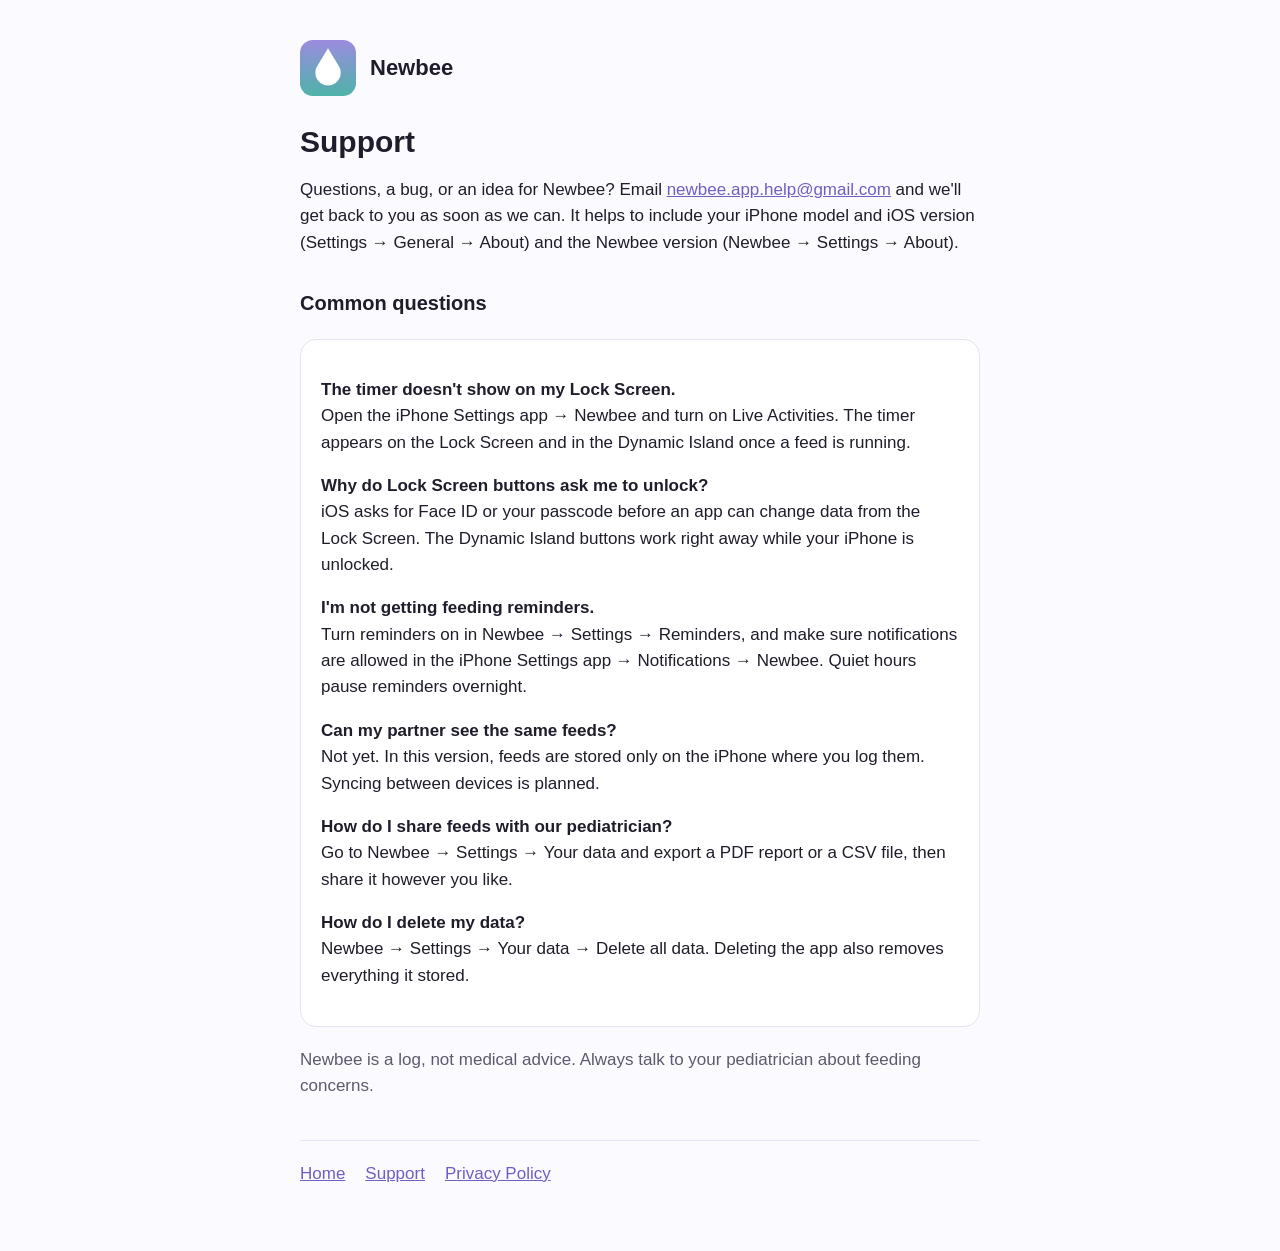
==== site/support.html @ 630b4fd1 "Add App Store screenshots, privacy and support site, cleaned-up icon and submission checklist - Scre" ====
<!doctype html>
<html lang="en">
<head>
<meta charset="utf-8">
<meta name="viewport" content="width=device-width, initial-scale=1">
<title>Newbee Support</title>
<link rel="stylesheet" href="style.css">
<link rel="icon" href="icon.png">
</head>
<body>
<main>
<header><img src="icon.png" alt=""><a href="./">Newbee</a></header>
<h1>Support</h1>
<p>Questions, a bug, or an idea for Newbee? Email <a href="mailto:newbee.app.help@gmail.com">newbee.app.help@gmail.com</a> and we'll get back to you as soon as we can. It helps to include your iPhone model and iOS version (Settings → General → About) and the Newbee version (Newbee → Settings → About).</p>

<h2>Common questions</h2>
<div class="card">
<p><strong>The timer doesn't show on my Lock Screen.</strong><br>
Open the iPhone Settings app → Newbee and turn on Live Activities. The timer appears on the Lock Screen and in the Dynamic Island once a feed is running.</p>
<p><strong>Why do Lock Screen buttons ask me to unlock?</strong><br>
iOS asks for Face ID or your passcode before an app can change data from the Lock Screen. The Dynamic Island buttons work right away while your iPhone is unlocked.</p>
<p><strong>I'm not getting feeding reminders.</strong><br>
Turn reminders on in Newbee → Settings → Reminders, and make sure notifications are allowed in the iPhone Settings app → Notifications → Newbee. Quiet hours pause reminders overnight.</p>
<p><strong>Can my partner see the same feeds?</strong><br>
Not yet. In this version, feeds are stored only on the iPhone where you log them. Syncing between devices is planned.</p>
<p><strong>How do I share feeds with our pediatrician?</strong><br>
Go to Newbee → Settings → Your data and export a PDF report or a CSV file, then share it however you like.</p>
<p><strong>How do I delete my data?</strong><br>
Newbee → Settings → Your data → Delete all data. Deleting the app also removes everything it stored.</p>
</div>
<p class="muted">Newbee is a log, not medical advice. Always talk to your pediatrician about feeding concerns.</p>
<nav><a href="./">Home</a><a href="support.html">Support</a><a href="privacy.html">Privacy Policy</a></nav>
</main>
</body>
</html>
---- site/style.css ----
:root {
  --bg: #fbfaff;
  --text: #1f1d2b;
  --muted: #5d5a6e;
  --accent: #6f5fc4;
  --card: #ffffff;
  --border: #e6e2f3;
  color-scheme: light dark;
}
@media (prefers-color-scheme: dark) {
  :root {
    --bg: #14131b;
    --text: #f1eff8;
    --muted: #b3afc4;
    --accent: #b3a8f0;
    --card: #1e1c28;
    --border: #2f2c3d;
  }
}
* { box-sizing: border-box; }
body {
  margin: 0;
  background: var(--bg);
  color: var(--text);
  font: 17px/1.55 -apple-system, BlinkMacSystemFont, "Segoe UI", Roboto, Helvetica, Arial, sans-serif;
}
main { max-width: 720px; margin: 0 auto; padding: 40px 20px 64px; }
header { display: flex; align-items: center; gap: 14px; margin-bottom: 28px; }
header img { width: 56px; height: 56px; border-radius: 13px; }
header a { color: inherit; text-decoration: none; font-weight: 700; font-size: 22px; }
h1 { font-size: 30px; line-height: 1.2; margin: 0 0 8px; }
h2 { font-size: 20px; margin: 32px 0 8px; }
p, li { color: var(--text); }
.muted { color: var(--muted); }
a { color: var(--accent); }
.card { background: var(--card); border: 1px solid var(--border); border-radius: 16px; padding: 20px; margin: 20px 0; }
nav { margin-top: 40px; padding-top: 20px; border-top: 1px solid var(--border); display: flex; gap: 20px; flex-wrap: wrap; }
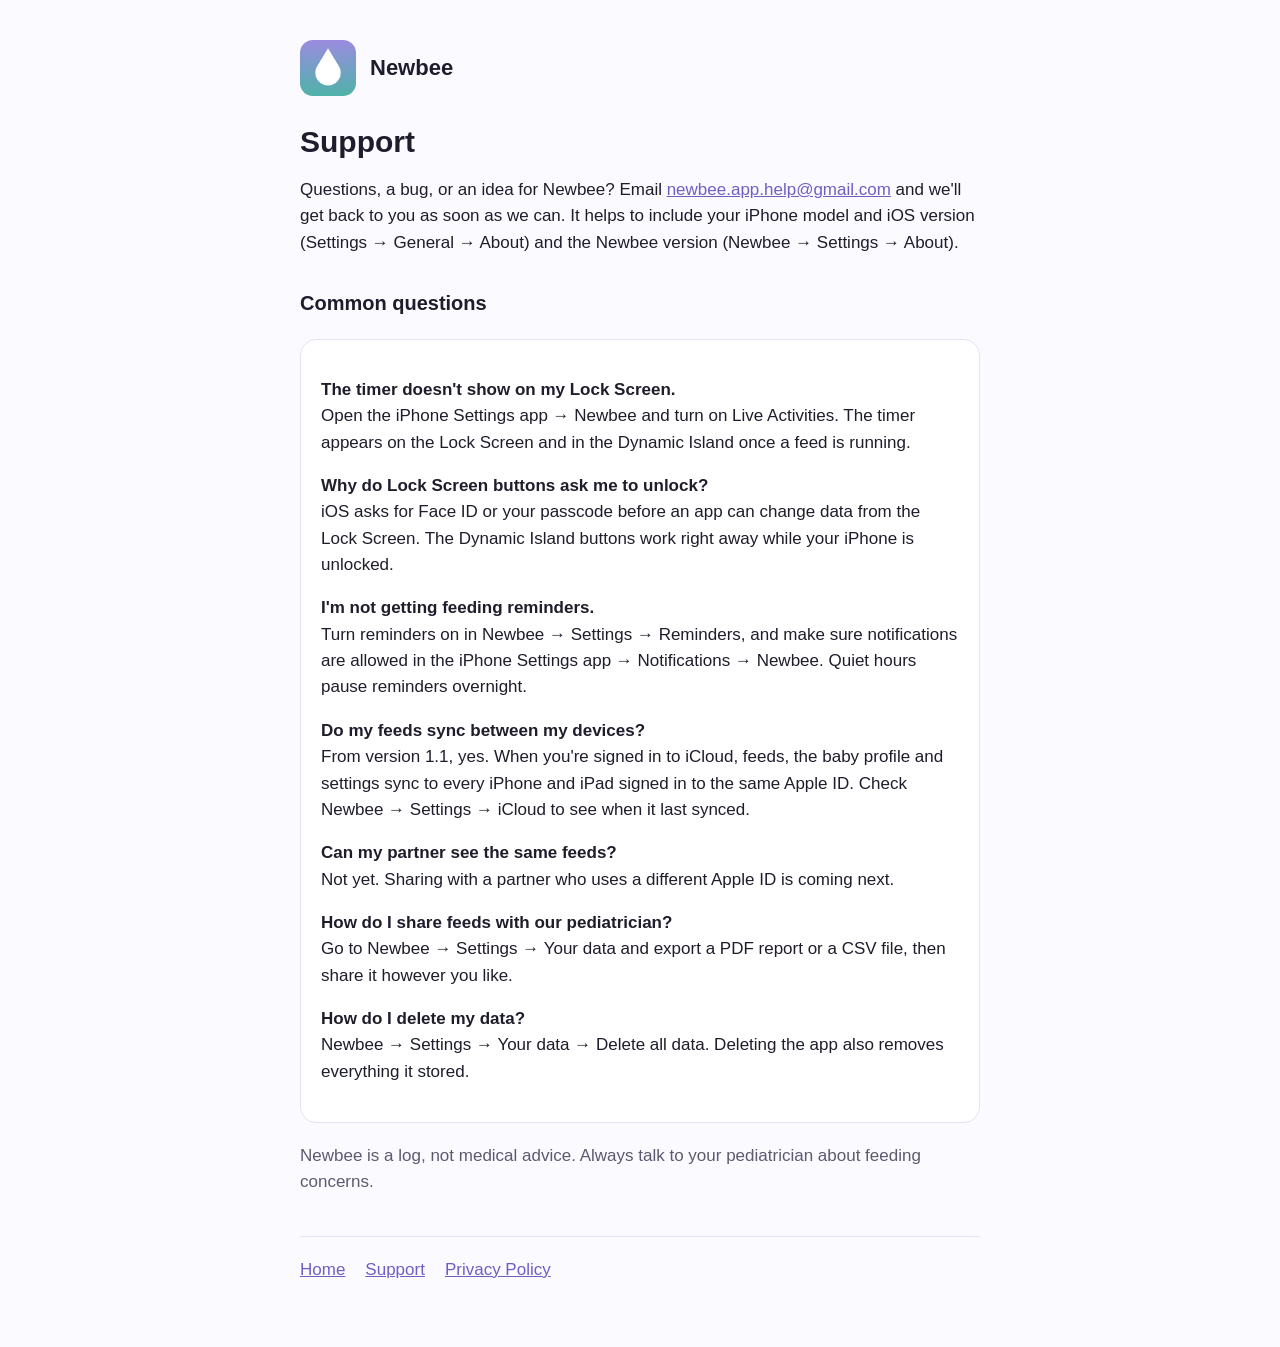
==== commit 1bb17b9e: "Add iCloud sync between devices on the same Apple ID Feeds, the baby profile (photo included) and se" ====
--- a/site/support.html
+++ b/site/support.html
@@ -21,8 +21,10 @@
 iOS asks for Face ID or your passcode before an app can change data from the Lock Screen. The Dynamic Island buttons work right away while your iPhone is unlocked.</p>
 <p><strong>I'm not getting feeding reminders.</strong><br>
 Turn reminders on in Newbee → Settings → Reminders, and make sure notifications are allowed in the iPhone Settings app → Notifications → Newbee. Quiet hours pause reminders overnight.</p>
+<p><strong>Do my feeds sync between my devices?</strong><br>
+From version 1.1, yes. When you're signed in to iCloud, feeds, the baby profile and settings sync to every iPhone and iPad signed in to the same Apple ID. Check Newbee → Settings → iCloud to see when it last synced.</p>
 <p><strong>Can my partner see the same feeds?</strong><br>
-Not yet. In this version, feeds are stored only on the iPhone where you log them. Syncing between devices is planned.</p>
+Not yet. Sharing with a partner who uses a different Apple ID is coming next.</p>
 <p><strong>How do I share feeds with our pediatrician?</strong><br>
 Go to Newbee → Settings → Your data and export a PDF report or a CSV file, then share it however you like.</p>
 <p><strong>How do I delete my data?</strong><br>
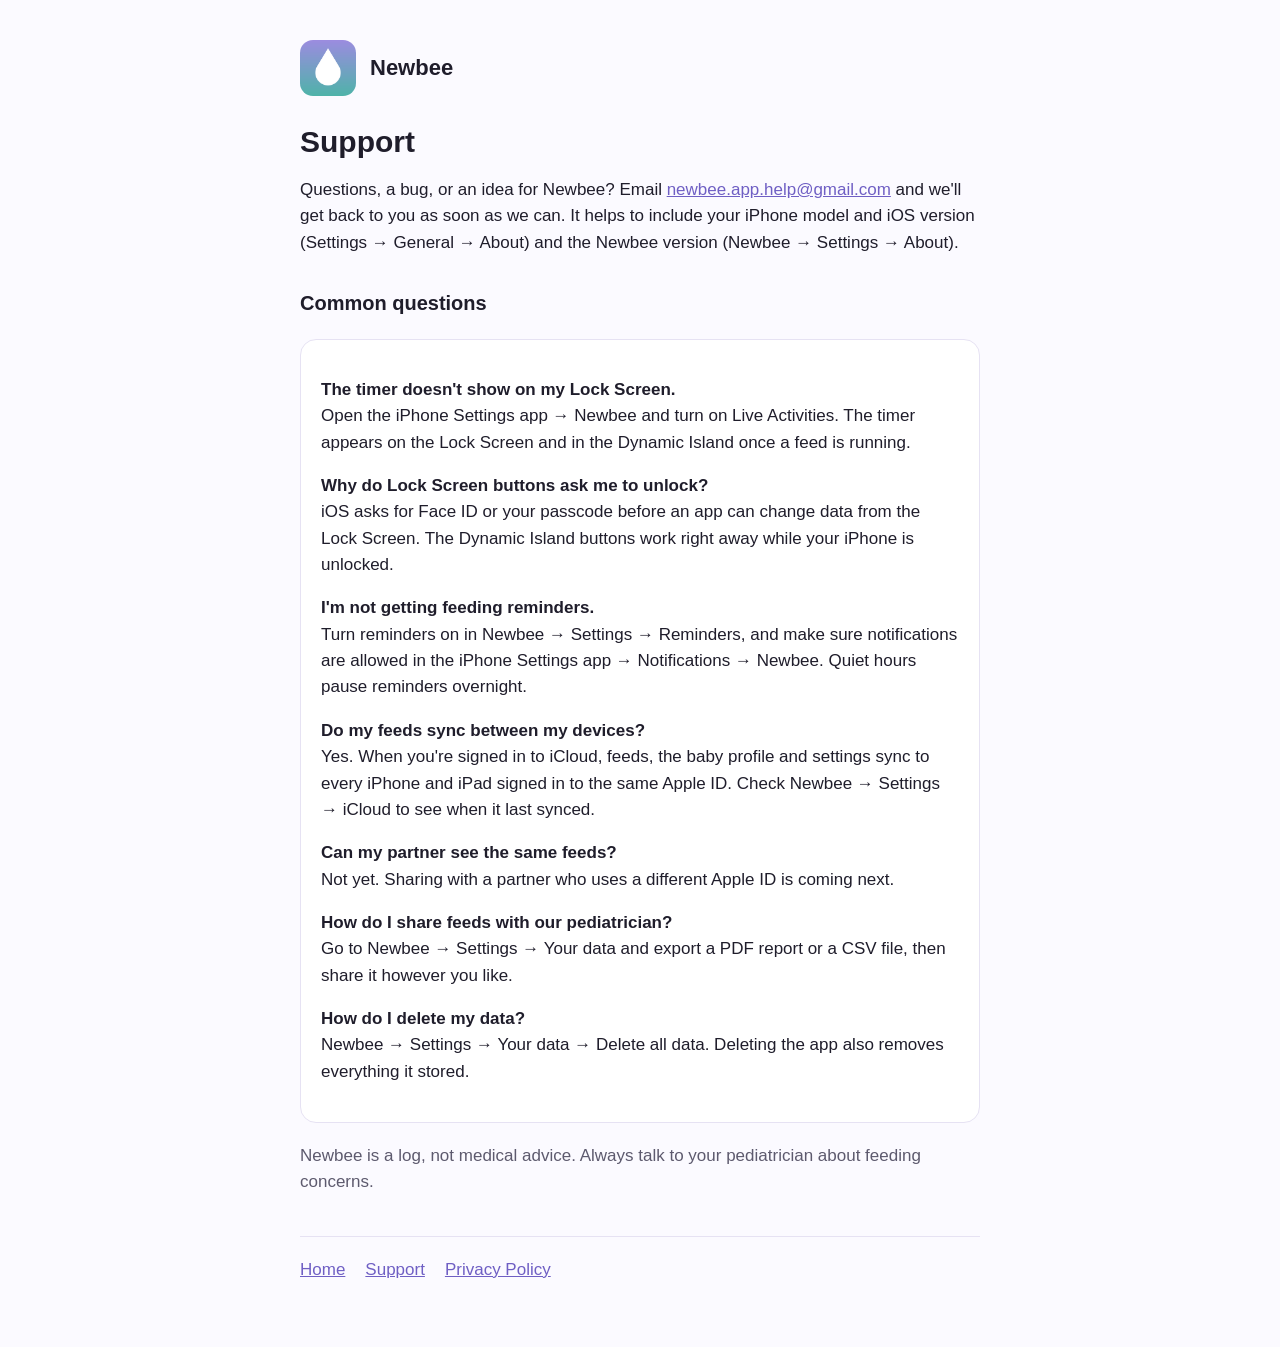
==== commit a49d4fd3: "Refresh the App Store listing to lead with the Lock Screen timer Apple rejected 1.0 under Guideline " ====
--- a/site/support.html
+++ b/site/support.html
@@ -22,7 +22,7 @@
 <p><strong>I'm not getting feeding reminders.</strong><br>
 Turn reminders on in Newbee → Settings → Reminders, and make sure notifications are allowed in the iPhone Settings app → Notifications → Newbee. Quiet hours pause reminders overnight.</p>
 <p><strong>Do my feeds sync between my devices?</strong><br>
-From version 1.1, yes. When you're signed in to iCloud, feeds, the baby profile and settings sync to every iPhone and iPad signed in to the same Apple ID. Check Newbee → Settings → iCloud to see when it last synced.</p>
+Yes. When you're signed in to iCloud, feeds, the baby profile and settings sync to every iPhone and iPad signed in to the same Apple ID. Check Newbee → Settings → iCloud to see when it last synced.</p>
 <p><strong>Can my partner see the same feeds?</strong><br>
 Not yet. Sharing with a partner who uses a different Apple ID is coming next.</p>
 <p><strong>How do I share feeds with our pediatrician?</strong><br>
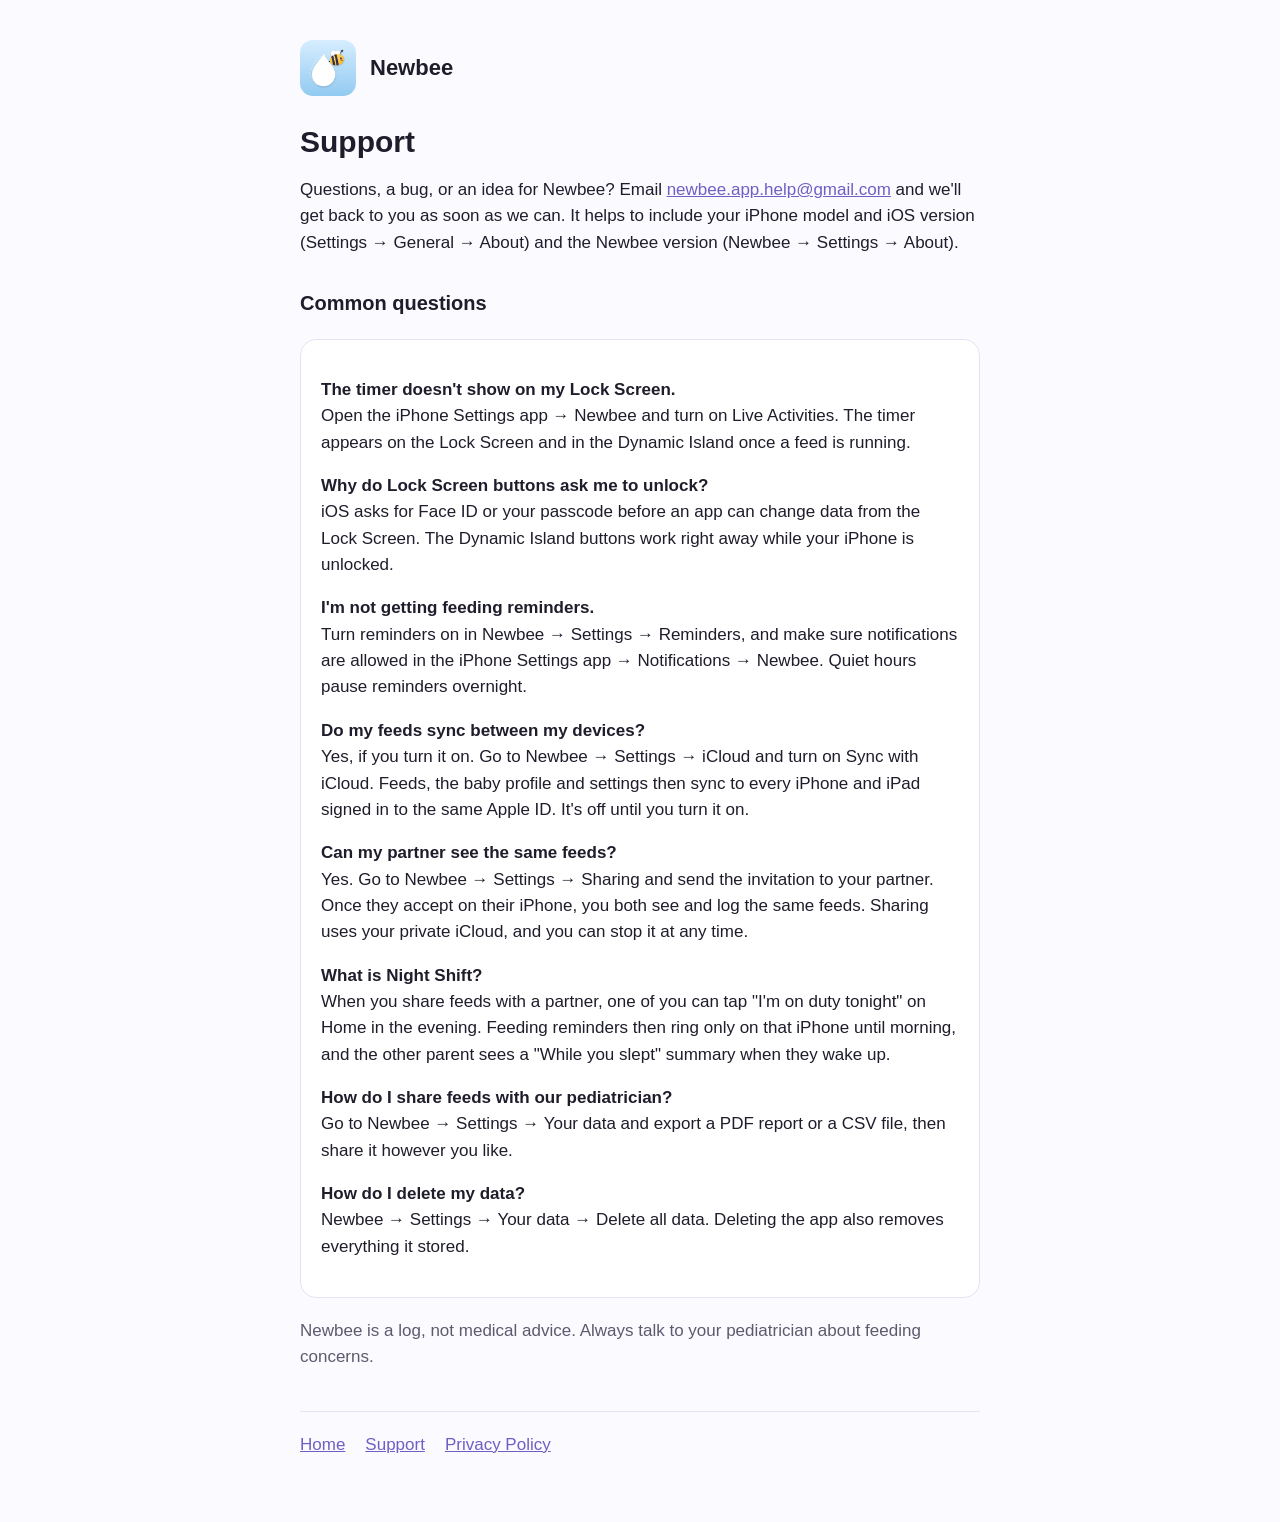
==== commit dd17a735: "Resubmission checklist, review notes and listing for sharing and Night Shift Replaces the first-subm" ====
--- a/site/support.html
+++ b/site/support.html
@@ -22,9 +22,11 @@
 <p><strong>I'm not getting feeding reminders.</strong><br>
 Turn reminders on in Newbee → Settings → Reminders, and make sure notifications are allowed in the iPhone Settings app → Notifications → Newbee. Quiet hours pause reminders overnight.</p>
 <p><strong>Do my feeds sync between my devices?</strong><br>
-Yes. When you're signed in to iCloud, feeds, the baby profile and settings sync to every iPhone and iPad signed in to the same Apple ID. Check Newbee → Settings → iCloud to see when it last synced.</p>
+Yes, if you turn it on. Go to Newbee → Settings → iCloud and turn on Sync with iCloud. Feeds, the baby profile and settings then sync to every iPhone and iPad signed in to the same Apple ID. It's off until you turn it on.</p>
 <p><strong>Can my partner see the same feeds?</strong><br>
-Not yet. Sharing with a partner who uses a different Apple ID is coming next.</p>
+Yes. Go to Newbee → Settings → Sharing and send the invitation to your partner. Once they accept on their iPhone, you both see and log the same feeds. Sharing uses your private iCloud, and you can stop it at any time.</p>
+<p><strong>What is Night Shift?</strong><br>
+When you share feeds with a partner, one of you can tap "I'm on duty tonight" on Home in the evening. Feeding reminders then ring only on that iPhone until morning, and the other parent sees a "While you slept" summary when they wake up.</p>
 <p><strong>How do I share feeds with our pediatrician?</strong><br>
 Go to Newbee → Settings → Your data and export a PDF report or a CSV file, then share it however you like.</p>
 <p><strong>How do I delete my data?</strong><br>
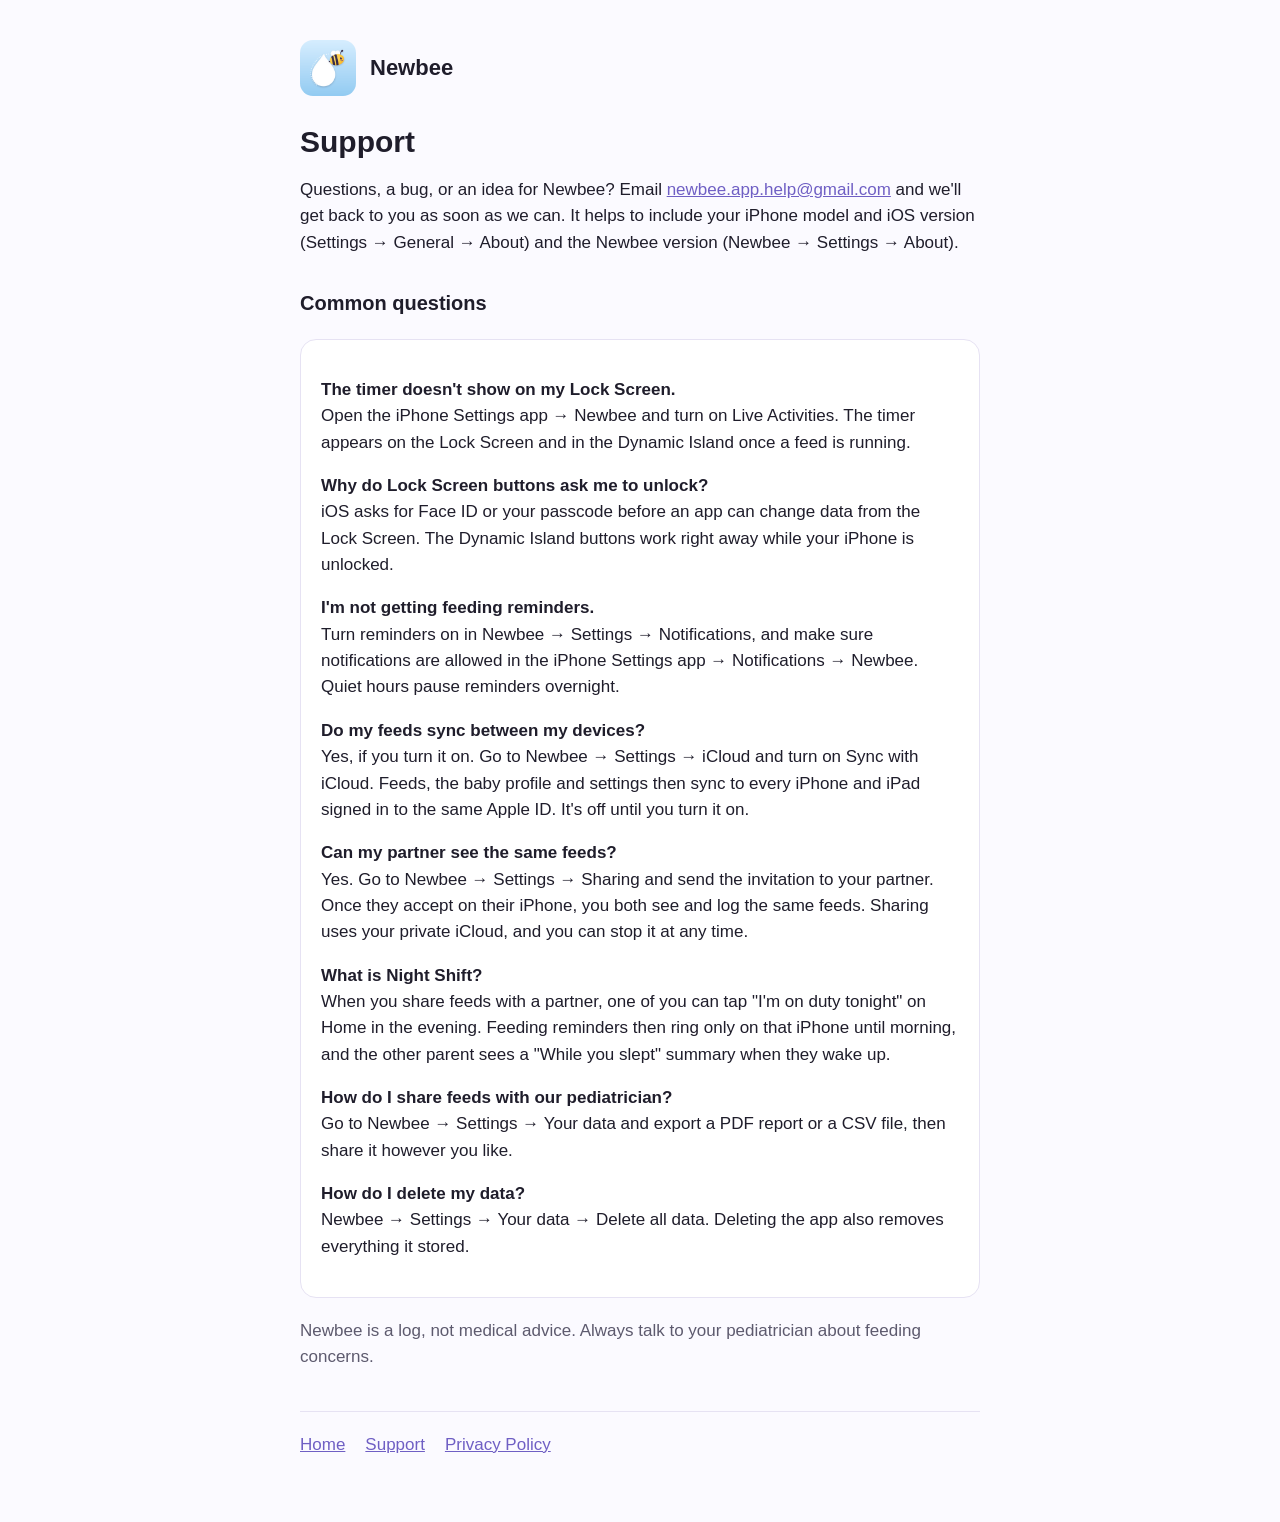
==== commit 0c9dba57: "Open Your data and About as their own pages; rename Reminders to Notifications Your data and About b" ====
--- a/site/support.html
+++ b/site/support.html
@@ -20,7 +20,7 @@
 <p><strong>Why do Lock Screen buttons ask me to unlock?</strong><br>
 iOS asks for Face ID or your passcode before an app can change data from the Lock Screen. The Dynamic Island buttons work right away while your iPhone is unlocked.</p>
 <p><strong>I'm not getting feeding reminders.</strong><br>
-Turn reminders on in Newbee → Settings → Reminders, and make sure notifications are allowed in the iPhone Settings app → Notifications → Newbee. Quiet hours pause reminders overnight.</p>
+Turn reminders on in Newbee → Settings → Notifications, and make sure notifications are allowed in the iPhone Settings app → Notifications → Newbee. Quiet hours pause reminders overnight.</p>
 <p><strong>Do my feeds sync between my devices?</strong><br>
 Yes, if you turn it on. Go to Newbee → Settings → iCloud and turn on Sync with iCloud. Feeds, the baby profile and settings then sync to every iPhone and iPad signed in to the same Apple ID. It's off until you turn it on.</p>
 <p><strong>Can my partner see the same feeds?</strong><br>
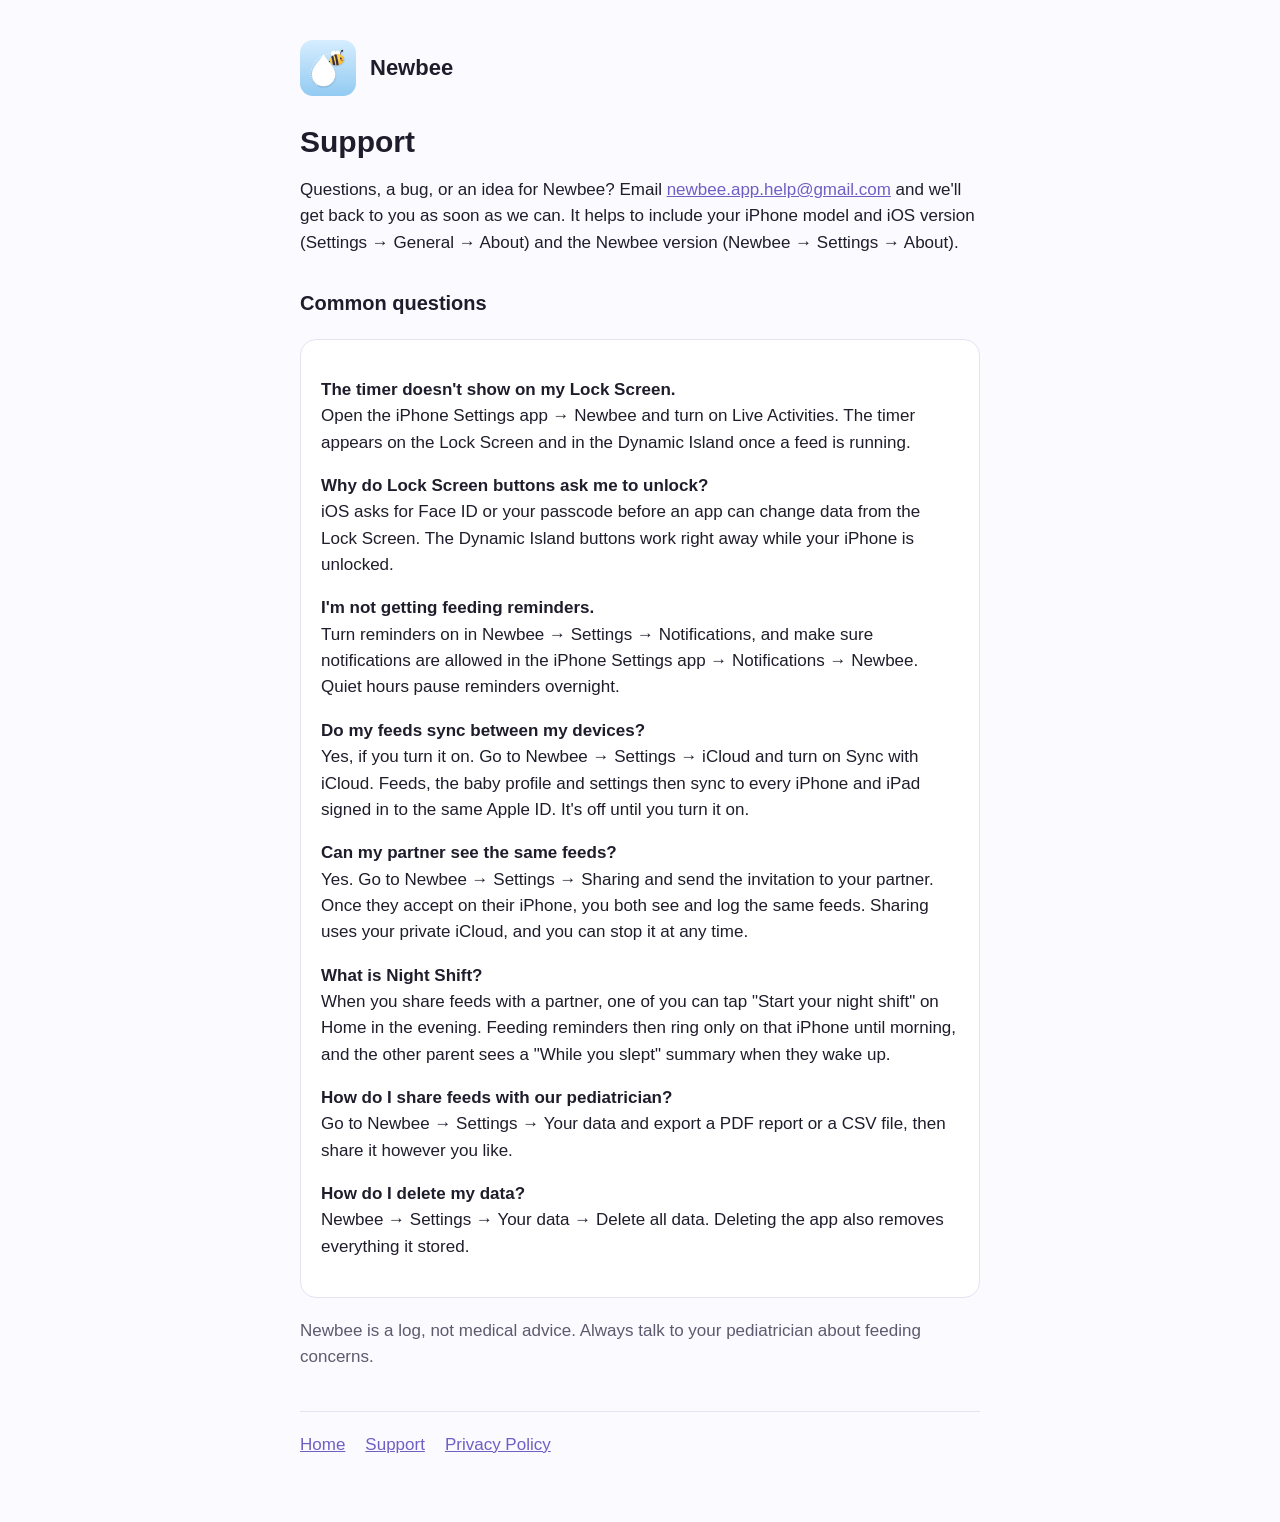
==== commit 520bea53: "Reword the Night Shift offer on Home and move the card below Today "I'm on duty tonight" read like a" ====
--- a/site/support.html
+++ b/site/support.html
@@ -26,7 +26,7 @@
 <p><strong>Can my partner see the same feeds?</strong><br>
 Yes. Go to Newbee → Settings → Sharing and send the invitation to your partner. Once they accept on their iPhone, you both see and log the same feeds. Sharing uses your private iCloud, and you can stop it at any time.</p>
 <p><strong>What is Night Shift?</strong><br>
-When you share feeds with a partner, one of you can tap "I'm on duty tonight" on Home in the evening. Feeding reminders then ring only on that iPhone until morning, and the other parent sees a "While you slept" summary when they wake up.</p>
+When you share feeds with a partner, one of you can tap "Start your night shift" on Home in the evening. Feeding reminders then ring only on that iPhone until morning, and the other parent sees a "While you slept" summary when they wake up.</p>
 <p><strong>How do I share feeds with our pediatrician?</strong><br>
 Go to Newbee → Settings → Your data and export a PDF report or a CSV file, then share it however you like.</p>
 <p><strong>How do I delete my data?</strong><br>
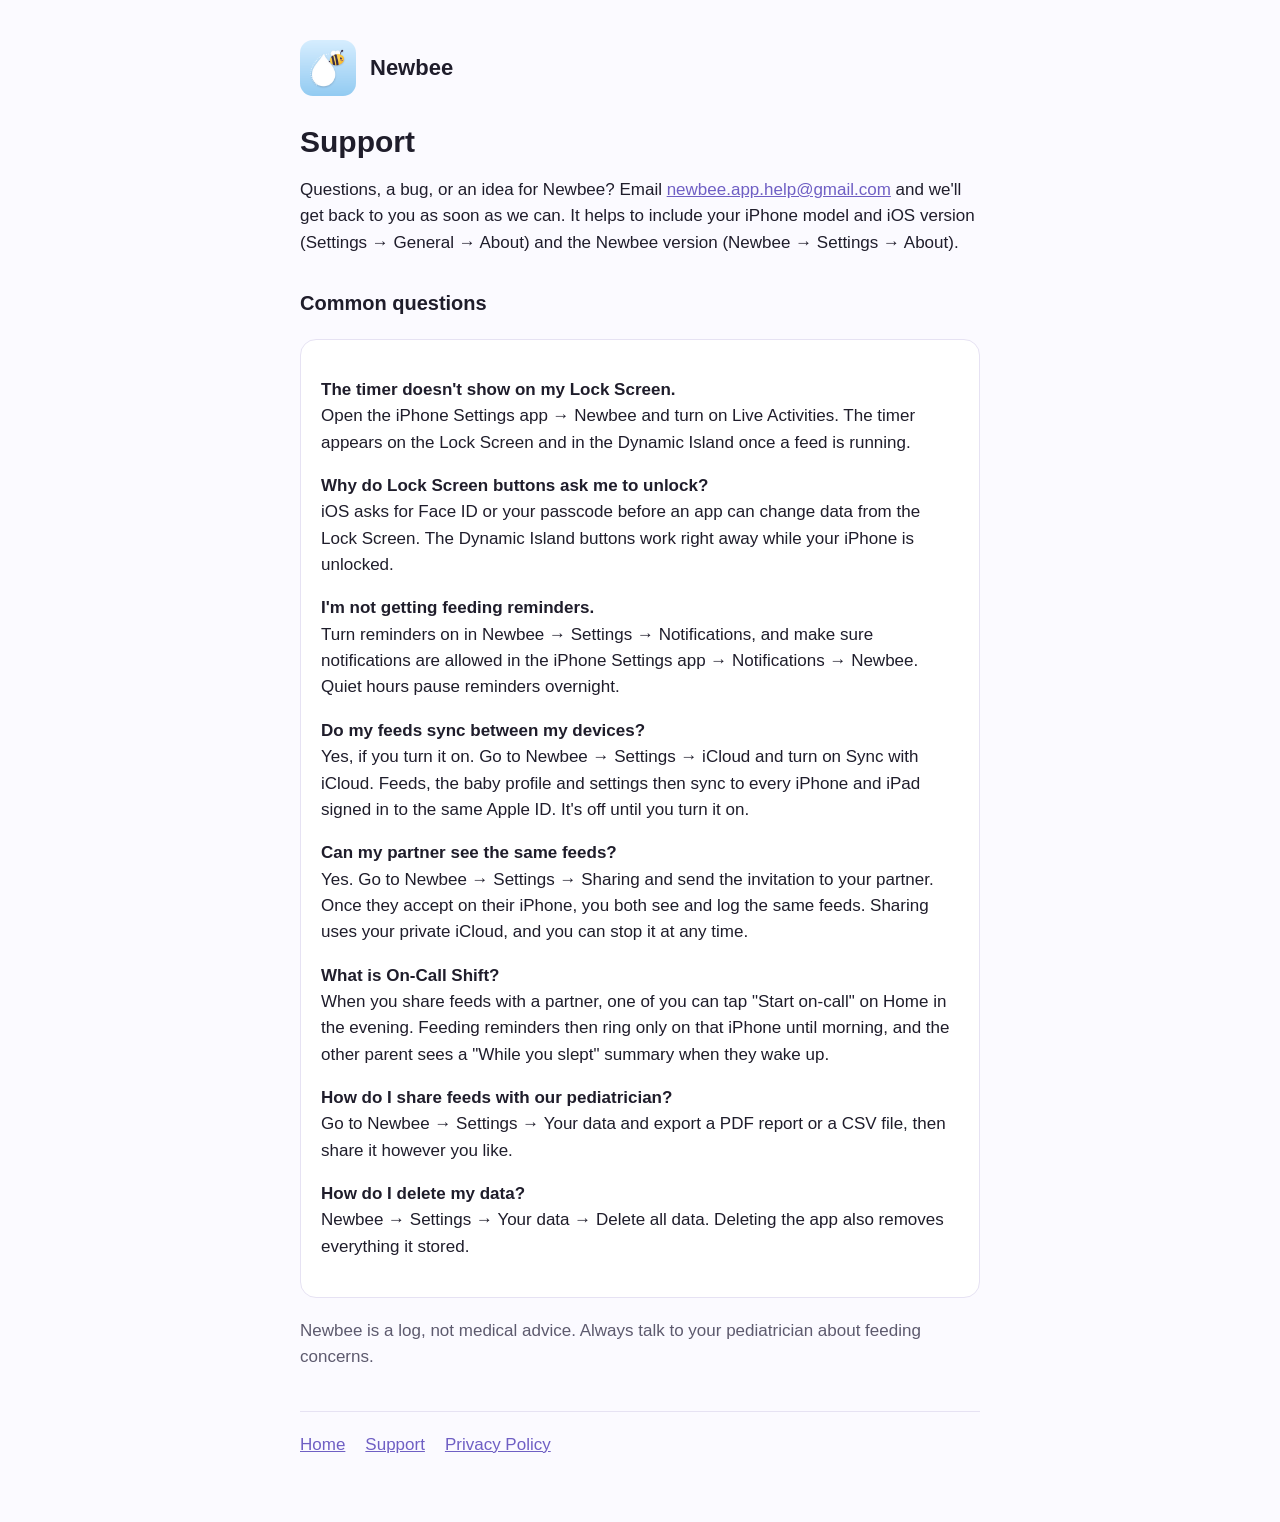
==== commit 85aa9c2c: "Rename Night Shift to On-Call Shift and add a shift start time Home now offers "Start on-call" from " ====
--- a/site/support.html
+++ b/site/support.html
@@ -25,8 +25,8 @@
 Yes, if you turn it on. Go to Newbee → Settings → iCloud and turn on Sync with iCloud. Feeds, the baby profile and settings then sync to every iPhone and iPad signed in to the same Apple ID. It's off until you turn it on.</p>
 <p><strong>Can my partner see the same feeds?</strong><br>
 Yes. Go to Newbee → Settings → Sharing and send the invitation to your partner. Once they accept on their iPhone, you both see and log the same feeds. Sharing uses your private iCloud, and you can stop it at any time.</p>
-<p><strong>What is Night Shift?</strong><br>
-When you share feeds with a partner, one of you can tap "Start your night shift" on Home in the evening. Feeding reminders then ring only on that iPhone until morning, and the other parent sees a "While you slept" summary when they wake up.</p>
+<p><strong>What is On-Call Shift?</strong><br>
+When you share feeds with a partner, one of you can tap "Start on-call" on Home in the evening. Feeding reminders then ring only on that iPhone until morning, and the other parent sees a "While you slept" summary when they wake up.</p>
 <p><strong>How do I share feeds with our pediatrician?</strong><br>
 Go to Newbee → Settings → Your data and export a PDF report or a CSV file, then share it however you like.</p>
 <p><strong>How do I delete my data?</strong><br>
